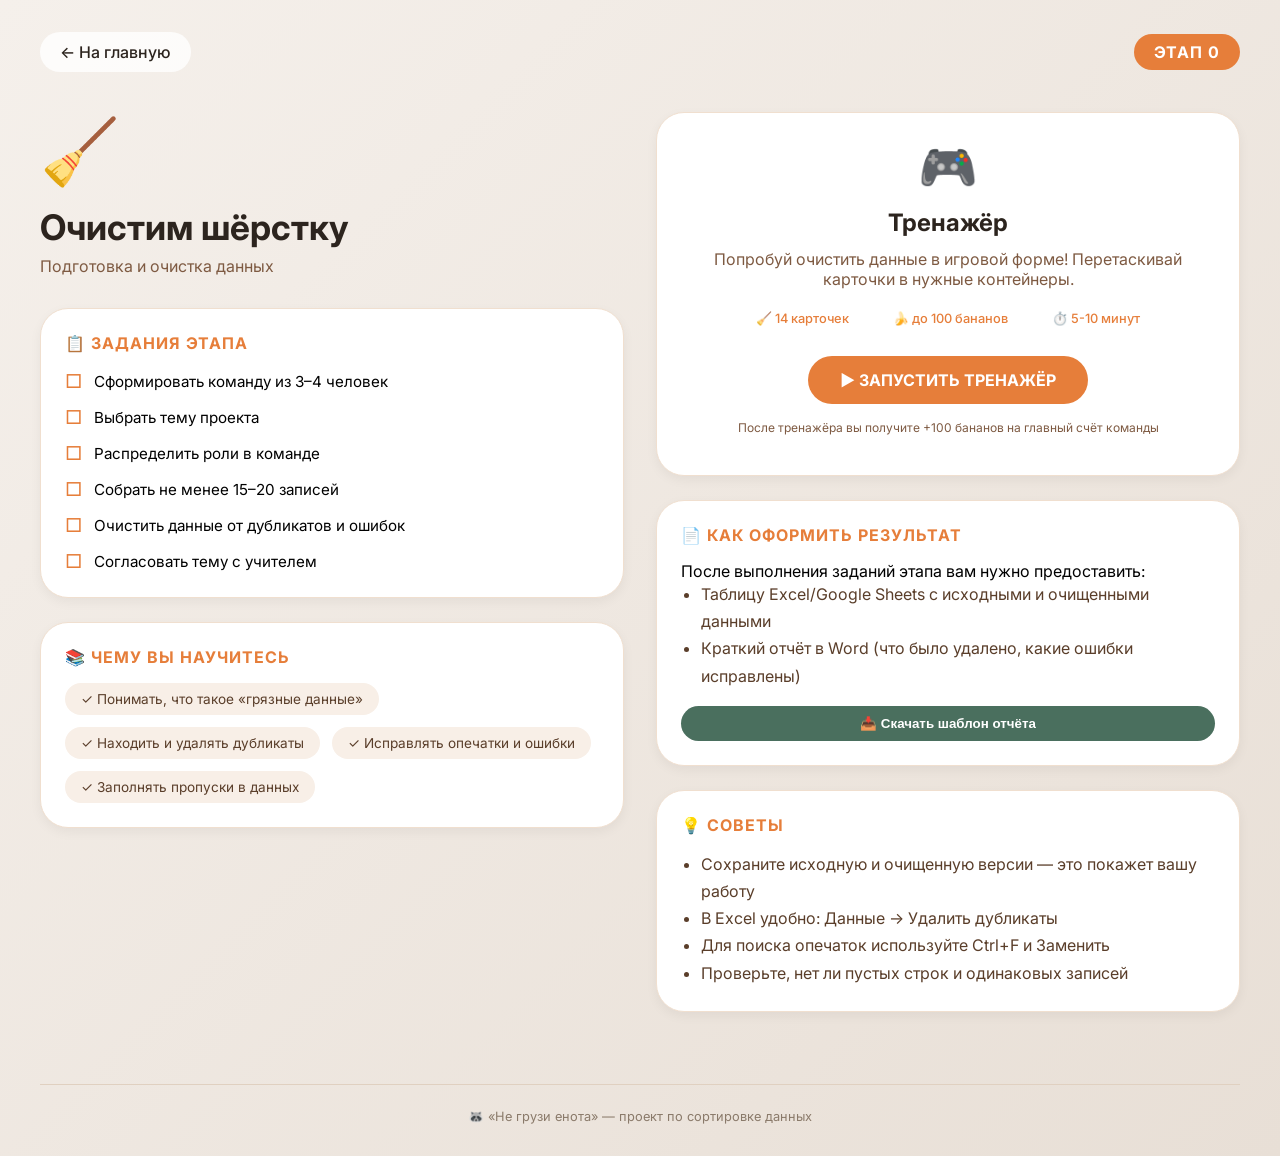
==== stage0/index.html @ cd68c904 "Initial commit: Не грузи енота игровой квест" ====
<!DOCTYPE html>
<html lang="ru">
<head>
    <meta charset="UTF-8">
    <meta name="viewport" content="width=device-width, initial-scale=1.0">
    <title>Этап 0: Очистим шёрстку | Не грузи енота</title>
    <link rel="stylesheet" href="style.css">
    <link href="https://fonts.googleapis.com/css2?family=Inter:opsz,wght@14..32,400;14..32,500;14..32,600;14..32,700;14..32,800&display=swap" rel="stylesheet">
</head>
<body>
    <div class="page-container">
        <!-- Шапка -->
        <div class="page-header">
            <a href="../index.html" class="back-link">← На главную</a>
            <div class="stage-badge">ЭТАП 0</div>
        </div>

        <!-- Основной контент -->
        <div class="content-wrapper">
            <!-- Левая колонка - информация -->
            <div class="info-panel">
                <div class="stage-icon">🧹</div>
                <h1>Очистим шёрстку</h1>
                <p class="stage-subtitle">Подготовка и очистка данных</p>

                <div class="tasks-card">
                    <h3>📋 ЗАДАНИЯ ЭТАПА</h3>
                    <div class="task-list">
                        <div class="task-item">
                            <span class="task-check">□</span>
                            <span>Сформировать команду из 3–4 человек</span>
                        </div>
                        <div class="task-item">
                            <span class="task-check">□</span>
                            <span>Выбрать тему проекта</span>
                        </div>
                        <div class="task-item">
                            <span class="task-check">□</span>
                            <span>Распределить роли в команде</span>
                        </div>
                        <div class="task-item">
                            <span class="task-check">□</span>
                            <span>Собрать не менее 15–20 записей</span>
                        </div>
                        <div class="task-item">
                            <span class="task-check">□</span>
                            <span>Очистить данные от дубликатов и ошибок</span>
                        </div>
                        <div class="task-item">
                            <span class="task-check">□</span>
                            <span>Согласовать тему с учителем</span>
                        </div>
                    </div>
                </div>

                <div class="skills-card">
                    <h3>📚 ЧЕМУ ВЫ НАУЧИТЕСЬ</h3>
                    <div class="skills-list">
                        <div class="skill-item">✓ Понимать, что такое «грязные данные»</div>
                        <div class="skill-item">✓ Находить и удалять дубликаты</div>
                        <div class="skill-item">✓ Исправлять опечатки и ошибки</div>
                        <div class="skill-item">✓ Заполнять пропуски в данных</div>
                    </div>
                </div>
            </div>

            <!-- Правая колонка - действия -->
            <div class="action-panel">
                <div class="trainer-card">
                    <div class="trainer-icon">🎮</div>
                    <h2>Тренажёр</h2>
                    <p>Попробуй очистить данные в игровой форме! Перетаскивай карточки в нужные контейнеры.</p>
                    <div class="trainer-info">
                        <span class="info-tag">🧹 14 карточек</span>
                        <span class="info-tag">🍌 до 100 бананов</span>
                        <span class="info-tag">⏱️ 5-10 минут</span>
                    </div>
                    <a href="stage0.html" class="btn-trainer">▶ ЗАПУСТИТЬ ТРЕНАЖЁР</a>
                    <p class="trainer-note">После тренажёра вы получите +100 бананов на главный счёт команды</p>
                </div>

                <div class="result-card">
                    <h3>📄 КАК ОФОРМИТЬ РЕЗУЛЬТАТ</h3>
                    <p>После выполнения заданий этапа вам нужно предоставить:</p>
                    <ul>
                        <li>Таблицу Excel/Google Sheets с исходными и очищенными данными</li>
                        <li>Краткий отчёт в Word (что было удалено, какие ошибки исправлены)</li>
                    </ul>
                    <button class="btn-download" id="downloadTemplateBtn">📥 Скачать шаблон отчёта</button>
                </div>

                <div class="tips-card">
                    <h3>💡 СОВЕТЫ</h3>
                    <ul>
                        <li>Сохраните исходную и очищенную версии — это покажет вашу работу</li>
                        <li>В Excel удобно: Данные → Удалить дубликаты</li>
                        <li>Для поиска опечаток используйте Ctrl+F и Заменить</li>
                        <li>Проверьте, нет ли пустых строк и одинаковых записей</li>
                    </ul>
                </div>
            </div>
        </div>

        <!-- Футер -->
        <div class="page-footer">
            <p>🦝 «Не грузи енота» — проект по сортировке данных</p>
        </div>
    </div>

    <script src="script.js"></script>
</body>
</html>
---- stage0/style.css ----
* {
    margin: 0;
    padding: 0;
    box-sizing: border-box;
}

body {
    font-family: 'Inter', sans-serif;
    background: linear-gradient(135deg, #f5f0eb 0%, #e8dfd6 100%);
    min-height: 100vh;
}

.page-container {
    max-width: 1400px;
    margin: 0 auto;
    padding: 32px 40px;
}

/* ===== ШАПКА ===== */
.page-header {
    display: flex;
    justify-content: space-between;
    align-items: center;
    margin-bottom: 40px;
    flex-wrap: wrap;
    gap: 16px;
}

.back-link {
    background: rgba(255,255,255,0.8);
    padding: 10px 20px;
    border-radius: 40px;
    text-decoration: none;
    color: #2c241e;
    font-weight: 500;
    transition: 0.2s;
}

.back-link:hover {
    background: white;
    transform: translateX(-5px);
}

.stage-badge {
    background: #e67e3a;
    color: white;
    padding: 8px 20px;
    border-radius: 40px;
    font-weight: 700;
    letter-spacing: 1px;
}

/* ===== ОСНОВНОЙ КОНТЕНТ ===== */
.content-wrapper {
    display: flex;
    gap: 32px;
    flex-wrap: wrap;
}

/* Левая колонка */
.info-panel {
    flex: 1;
    min-width: 320px;
}

.stage-icon {
    font-size: 4rem;
    margin-bottom: 16px;
}

.info-panel h1 {
    font-size: 2.2rem;
    margin-bottom: 8px;
    color: #2c241e;
}

.stage-subtitle {
    color: #7e5a42;
    margin-bottom: 32px;
    font-size: 1rem;
}

/* Карточки */
.tasks-card, .skills-card, .action-panel > div {
    background: white;
    border-radius: 28px;
    padding: 24px;
    margin-bottom: 24px;
    box-shadow: 0 4px 12px rgba(0,0,0,0.05);
    border: 1px solid #f0dfcf;
}

.tasks-card h3, .skills-card h3, .result-card h3, .tips-card h3 {
    margin-bottom: 16px;
    color: #e67e3a;
    font-size: 1rem;
    letter-spacing: 1px;
}

.task-list {
    display: flex;
    flex-direction: column;
    gap: 12px;
}

.task-item {
    display: flex;
    align-items: center;
    gap: 12px;
    font-size: 0.95rem;
}

.task-check {
    color: #e67e3a;
    font-size: 1.2rem;
}

.skills-list {
    display: flex;
    flex-wrap: wrap;
    gap: 12px;
}

.skill-item {
    background: #f8efe7;
    padding: 8px 16px;
    border-radius: 30px;
    font-size: 0.85rem;
    color: #5a3e2a;
}

/* Правая колонка */
.action-panel {
    flex: 1;
    min-width: 360px;
}

.trainer-card {
    text-align: center;
    background: linear-gradient(135deg, #fff6ef, #ffe8d8);
    border: 2px solid #e67e3a;
}

.trainer-icon {
    font-size: 3rem;
    margin-bottom: 12px;
}

.trainer-card h2 {
    font-size: 1.5rem;
    margin-bottom: 12px;
    color: #2c241e;
}

.trainer-card p {
    color: #7e5a42;
    margin-bottom: 16px;
}

.trainer-info {
    display: flex;
    justify-content: center;
    gap: 16px;
    margin-bottom: 24px;
    flex-wrap: wrap;
}

.info-tag {
    background: white;
    padding: 6px 14px;
    border-radius: 30px;
    font-size: 0.8rem;
    font-weight: 500;
    color: #e67e3a;
}

.btn-trainer {
    display: inline-block;
    background: #e67e3a;
    color: white;
    text-decoration: none;
    padding: 14px 32px;
    border-radius: 40px;
    font-weight: 700;
    font-size: 1rem;
    transition: 0.2s;
    margin-bottom: 16px;
}

.btn-trainer:hover {
    background: #c45f24;
    transform: translateY(-3px);
    box-shadow: 0 8px 20px rgba(230,126,58,0.3);
}

.trainer-note {
    font-size: 0.75rem;
    color: #b0a090;
}

.result-card ul, .tips-card ul {
    padding-left: 20px;
    color: #5a3e2a;
    line-height: 1.7;
}

.btn-download {
    background: #4a6f5e;
    color: white;
    border: none;
    padding: 10px 20px;
    border-radius: 40px;
    cursor: pointer;
    font-weight: 600;
    margin-top: 16px;
    width: 100%;
    transition: 0.2s;
}

.btn-download:hover {
    background: #e67e3a;
}

/* Футер */
.page-footer {
    margin-top: 48px;
    padding-top: 24px;
    border-top: 1px solid #e0d0c0;
    text-align: center;
    color: #8a7a6a;
    font-size: 0.8rem;
}

/* Адаптив */
@media (max-width: 900px) {
    .page-container {
        padding: 20px;
    }
    .content-wrapper {
        flex-direction: column;
    }
    .page-header {
        flex-direction: column;
        text-align: center;
    }
}
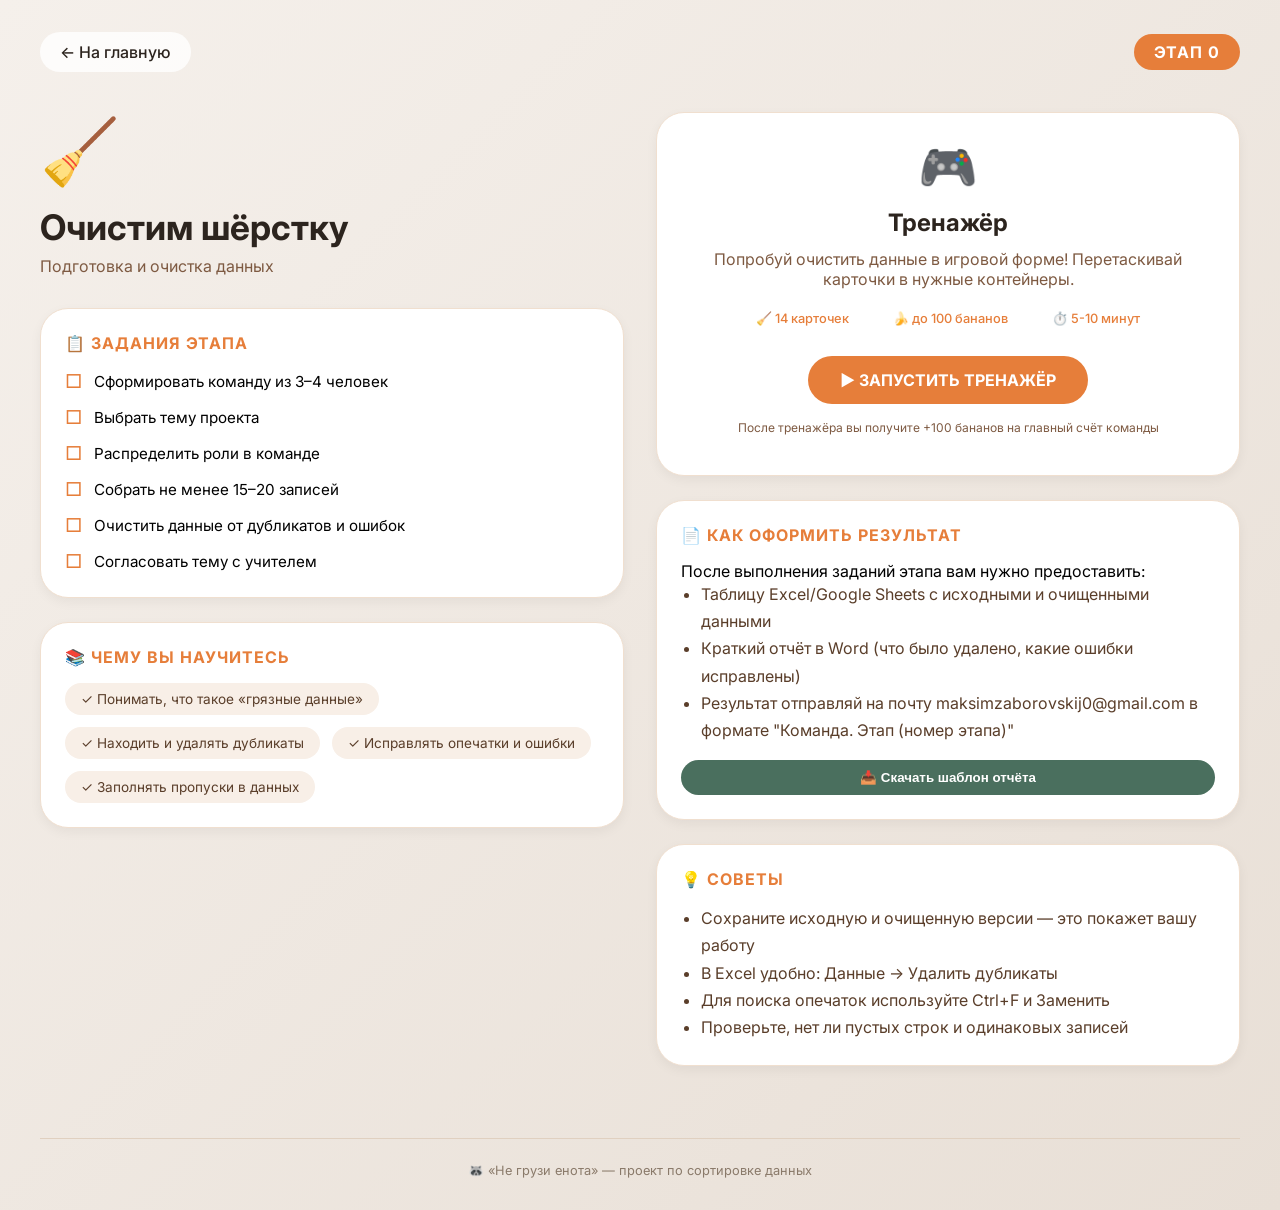
==== commit c358f510: "Добавление вкладок для отправления результатов" ====
--- a/stage0/index.html
+++ b/stage0/index.html
@@ -6,6 +6,15 @@
     <title>Этап 0: Очистим шёрстку | Не грузи енота</title>
     <link rel="stylesheet" href="style.css">
     <link href="https://fonts.googleapis.com/css2?family=Inter:opsz,wght@14..32,400;14..32,500;14..32,600;14..32,700;14..32,800&display=swap" rel="stylesheet">
+
+            <!-- Основной favicon -->
+    <link rel="icon" type="image/png" href="../img/emblema.png">
+
+    <!-- Для Apple устройств -->
+    <link rel="apple-touch-icon" href="../img/emblema.png">
+
+    <!-- Для современных браузеров -->
+    <link rel="icon" type="image/svg+xml" href="../img/emblema.png">
 </head>
 <body>
     <div class="page-container">
@@ -85,6 +94,7 @@
                     <ul>
                         <li>Таблицу Excel/Google Sheets с исходными и очищенными данными</li>
                         <li>Краткий отчёт в Word (что было удалено, какие ошибки исправлены)</li>
+                        <li>Результат отправляй на почту maksimzaborovskij0@gmail.com в формате "Команда. Этап (номер этапа)"</li>
                     </ul>
                     <button class="btn-download" id="downloadTemplateBtn">📥 Скачать шаблон отчёта</button>
                 </div>
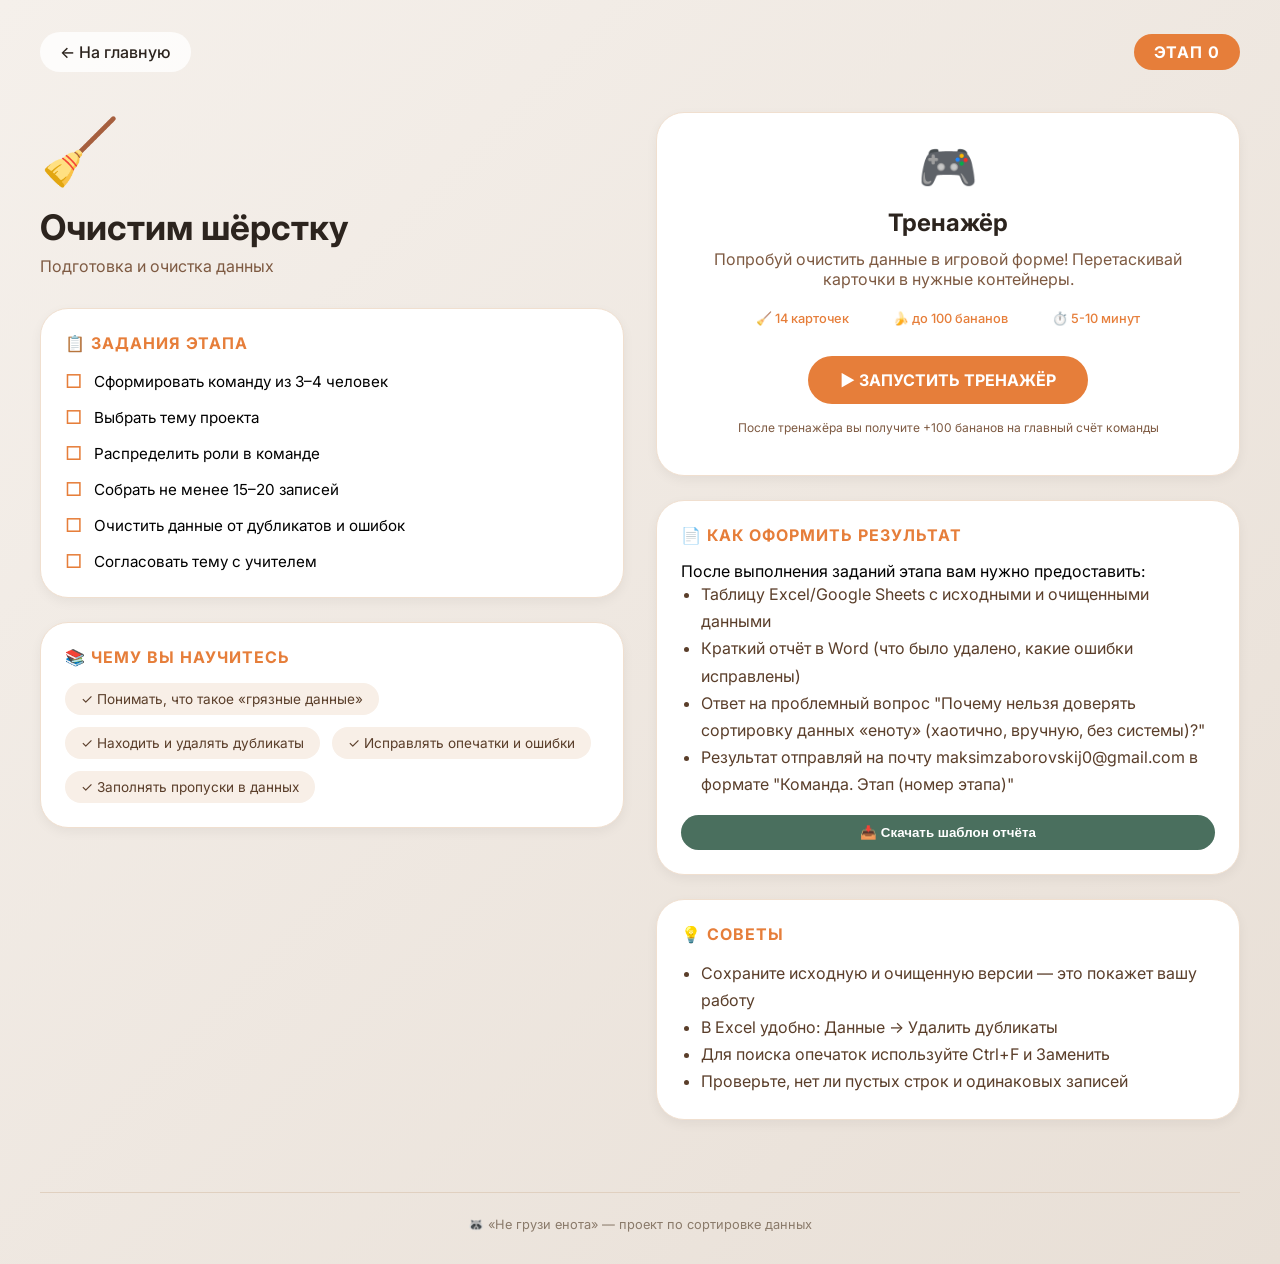
==== commit f9b4895f: "Добавление проблемных вопросов" ====
--- a/stage0/index.html
+++ b/stage0/index.html
@@ -94,6 +94,7 @@
                     <ul>
                         <li>Таблицу Excel/Google Sheets с исходными и очищенными данными</li>
                         <li>Краткий отчёт в Word (что было удалено, какие ошибки исправлены)</li>
+                        <li>Ответ на проблемный вопрос "Почему нельзя доверять сортировку данных «еноту» (хаотично, вручную, без системы)?"</li>
                         <li>Результат отправляй на почту maksimzaborovskij0@gmail.com в формате "Команда. Этап (номер этапа)"</li>
                     </ul>
                     <button class="btn-download" id="downloadTemplateBtn">📥 Скачать шаблон отчёта</button>
